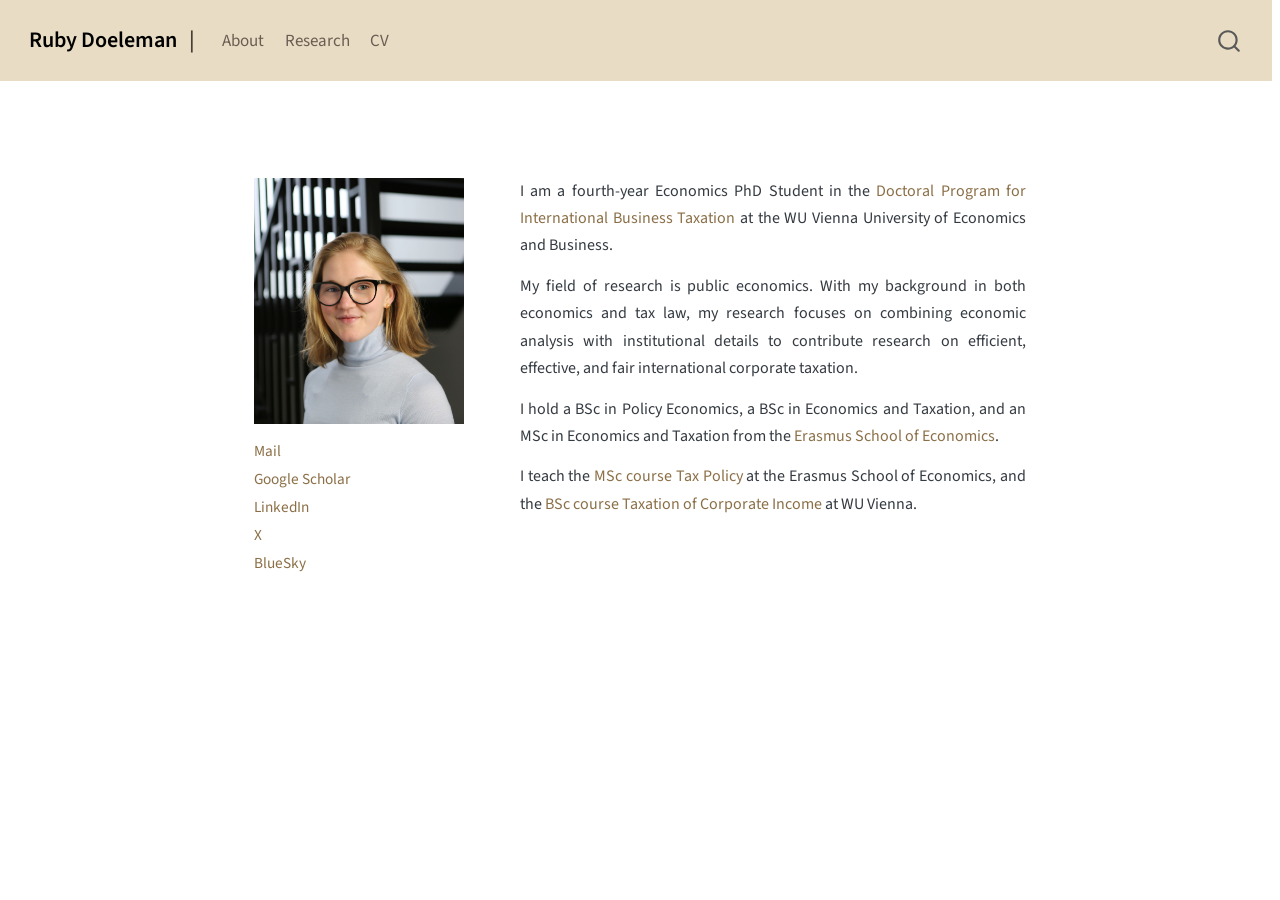
==== docs/index.html @ 5e6433e7 "Initial commit 2" ====
<!DOCTYPE html>
<html xmlns="http://www.w3.org/1999/xhtml" lang="en" xml:lang="en"><head>

<meta charset="utf-8">
<meta name="generator" content="quarto-1.6.39">

<meta name="viewport" content="width=device-width, initial-scale=1.0, user-scalable=yes">


<title>Ruby Doeleman</title>
<style>
code{white-space: pre-wrap;}
span.smallcaps{font-variant: small-caps;}
div.columns{display: flex; gap: min(4vw, 1.5em);}
div.column{flex: auto; overflow-x: auto;}
div.hanging-indent{margin-left: 1.5em; text-indent: -1.5em;}
ul.task-list{list-style: none;}
ul.task-list li input[type="checkbox"] {
  width: 0.8em;
  margin: 0 0.8em 0.2em -1em; /* quarto-specific, see https://github.com/quarto-dev/quarto-cli/issues/4556 */ 
  vertical-align: middle;
}
</style>


<script src="site_libs/quarto-nav/quarto-nav.js"></script>
<script src="site_libs/quarto-nav/headroom.min.js"></script>
<script src="site_libs/clipboard/clipboard.min.js"></script>
<script src="site_libs/quarto-search/autocomplete.umd.js"></script>
<script src="site_libs/quarto-search/fuse.min.js"></script>
<script src="site_libs/quarto-search/quarto-search.js"></script>
<meta name="quarto:offset" content="./">
<script src="site_libs/quarto-html/quarto.js"></script>
<script src="site_libs/quarto-html/popper.min.js"></script>
<script src="site_libs/quarto-html/tippy.umd.min.js"></script>
<script src="site_libs/quarto-html/anchor.min.js"></script>
<link href="site_libs/quarto-html/tippy.css" rel="stylesheet">
<link href="site_libs/quarto-html/quarto-syntax-highlighting-e26003cea8cd680ca0c55a263523d882.css" rel="stylesheet" id="quarto-text-highlighting-styles">
<script src="site_libs/bootstrap/bootstrap.min.js"></script>
<link href="site_libs/bootstrap/bootstrap-icons.css" rel="stylesheet">
<link href="site_libs/bootstrap/bootstrap-bd18d44eca6e8432d5fc765ab7eae52f.min.css" rel="stylesheet" append-hash="true" id="quarto-bootstrap" data-mode="light">
<script id="quarto-search-options" type="application/json">{
  "location": "navbar",
  "copy-button": false,
  "collapse-after": 3,
  "panel-placement": "end",
  "type": "overlay",
  "limit": 50,
  "keyboard-shortcut": [
    "f",
    "/",
    "s"
  ],
  "show-item-context": false,
  "language": {
    "search-no-results-text": "No results",
    "search-matching-documents-text": "matching documents",
    "search-copy-link-title": "Copy link to search",
    "search-hide-matches-text": "Hide additional matches",
    "search-more-match-text": "more match in this document",
    "search-more-matches-text": "more matches in this document",
    "search-clear-button-title": "Clear",
    "search-text-placeholder": "",
    "search-detached-cancel-button-title": "Cancel",
    "search-submit-button-title": "Submit",
    "search-label": "Search"
  }
}</script>


<link rel="stylesheet" href="styles.css">
</head>

<body class="nav-fixed">

<div id="quarto-search-results"></div>
  <header id="quarto-header" class="headroom fixed-top">
    <nav class="navbar navbar-expand-lg " data-bs-theme="dark">
      <div class="navbar-container container-fluid">
      <div class="navbar-brand-container mx-auto">
    <a class="navbar-brand" href="./index.html">
    <span class="navbar-title">Ruby Doeleman</span>
    </a>
  </div>
            <div id="quarto-search" class="" title="Search"></div>
          <button class="navbar-toggler" type="button" data-bs-toggle="collapse" data-bs-target="#navbarCollapse" aria-controls="navbarCollapse" role="menu" aria-expanded="false" aria-label="Toggle navigation" onclick="if (window.quartoToggleHeadroom) { window.quartoToggleHeadroom(); }">
  <span class="navbar-toggler-icon"></span>
</button>
          <div class="collapse navbar-collapse" id="navbarCollapse">
            <ul class="navbar-nav navbar-nav-scroll me-auto">
  <li class="nav-item">
    <a class="nav-link active" href="./index.html" aria-current="page"> 
<span class="menu-text">About</span></a>
  </li>  
  <li class="nav-item">
    <a class="nav-link" href="./projects.html"> 
<span class="menu-text">Research</span></a>
  </li>  
  <li class="nav-item">
    <a class="nav-link" href="./cv.html"> 
<span class="menu-text">CV</span></a>
  </li>  
</ul>
          </div> <!-- /navcollapse -->
            <div class="quarto-navbar-tools">
</div>
      </div> <!-- /container-fluid -->
    </nav>
</header>
<!-- content -->
<div id="quarto-content" class="quarto-container page-columns page-rows-contents page-layout-full page-navbar">
<!-- sidebar -->
<!-- margin-sidebar -->
    
<!-- main -->
<main class="content column-page" id="quarto-document-content"><header id="title-block-header" class="quarto-title-block"></header>




<div class="grid align-top">
<div class="g-col-4">
<p><img src="images/Ruby_Profile.jpg" class="img-fluid" width="210"></p>
<div class="profile-links">
<p><a href="mailto:rubydoeleman@wu.ac.at">Mail</a> <a href="https://scholar.google.com/citations?user=ESTk7dQAAAAJ&amp;hl=en">Google Scholar</a> <a href="https://www.linkedin.com/in/rubydoeleman/">LinkedIn</a> <a href="https://x.com/rubydoeleman">X</a> <a href="https://bsky.app/profile/rubydoeleman.bsky.social">BlueSky</a></p>
</div>
</div>
<div class="g-col-8">
<p>I am a fourth-year Economics PhD Student in the <a href="https://www.wu.ac.at/dibt/about">Doctoral Program for International Business Taxation</a> at the WU Vienna University of Economics and Business.</p>
<p>My field of research is public economics. With my background in both economics and tax law, my research focuses on combining economic analysis with institutional details to contribute research on efficient, effective, and fair international corporate taxation.</p>
<p>I hold a BSc in Policy Economics, a BSc in Economics and Taxation, and an MSc in Economics and Taxation from the <a href="https://www.eur.nl/en/ese">Erasmus School of Economics</a>.</p>
<p>I teach the <a href="https://eur.osiris-student.nl/onderwijscatalogus/extern/cursus?cursuscode=FEM11040&amp;collegejaar=2025">MSc course Tax Policy</a> at the Erasmus School of Economics, and the <a href="https://vvz.wu.ac.at/cgi-bin/vvz.pl?C=S&amp;LANG=DE&amp;U=H&amp;S=25W&amp;LV=3&amp;L2=S&amp;L3=S&amp;T=taxation+of+corporate+income&amp;L=&amp;I=&amp;JOIN=AND">BSc course Taxation of Corporate Income</a> at WU Vienna.</p>
</div>
</div>



</main> <!-- /main -->
<script id="quarto-html-after-body" type="application/javascript">
window.document.addEventListener("DOMContentLoaded", function (event) {
  const toggleBodyColorMode = (bsSheetEl) => {
    const mode = bsSheetEl.getAttribute("data-mode");
    const bodyEl = window.document.querySelector("body");
    if (mode === "dark") {
      bodyEl.classList.add("quarto-dark");
      bodyEl.classList.remove("quarto-light");
    } else {
      bodyEl.classList.add("quarto-light");
      bodyEl.classList.remove("quarto-dark");
    }
  }
  const toggleBodyColorPrimary = () => {
    const bsSheetEl = window.document.querySelector("link#quarto-bootstrap");
    if (bsSheetEl) {
      toggleBodyColorMode(bsSheetEl);
    }
  }
  toggleBodyColorPrimary();  
  const icon = "";
  const anchorJS = new window.AnchorJS();
  anchorJS.options = {
    placement: 'right',
    icon: icon
  };
  anchorJS.add('.anchored');
  const isCodeAnnotation = (el) => {
    for (const clz of el.classList) {
      if (clz.startsWith('code-annotation-')) {                     
        return true;
      }
    }
    return false;
  }
  const onCopySuccess = function(e) {
    // button target
    const button = e.trigger;
    // don't keep focus
    button.blur();
    // flash "checked"
    button.classList.add('code-copy-button-checked');
    var currentTitle = button.getAttribute("title");
    button.setAttribute("title", "Copied!");
    let tooltip;
    if (window.bootstrap) {
      button.setAttribute("data-bs-toggle", "tooltip");
      button.setAttribute("data-bs-placement", "left");
      button.setAttribute("data-bs-title", "Copied!");
      tooltip = new bootstrap.Tooltip(button, 
        { trigger: "manual", 
          customClass: "code-copy-button-tooltip",
          offset: [0, -8]});
      tooltip.show();    
    }
    setTimeout(function() {
      if (tooltip) {
        tooltip.hide();
        button.removeAttribute("data-bs-title");
        button.removeAttribute("data-bs-toggle");
        button.removeAttribute("data-bs-placement");
      }
      button.setAttribute("title", currentTitle);
      button.classList.remove('code-copy-button-checked');
    }, 1000);
    // clear code selection
    e.clearSelection();
  }
  const getTextToCopy = function(trigger) {
      const codeEl = trigger.previousElementSibling.cloneNode(true);
      for (const childEl of codeEl.children) {
        if (isCodeAnnotation(childEl)) {
          childEl.remove();
        }
      }
      return codeEl.innerText;
  }
  const clipboard = new window.ClipboardJS('.code-copy-button:not([data-in-quarto-modal])', {
    text: getTextToCopy
  });
  clipboard.on('success', onCopySuccess);
  if (window.document.getElementById('quarto-embedded-source-code-modal')) {
    const clipboardModal = new window.ClipboardJS('.code-copy-button[data-in-quarto-modal]', {
      text: getTextToCopy,
      container: window.document.getElementById('quarto-embedded-source-code-modal')
    });
    clipboardModal.on('success', onCopySuccess);
  }
    var localhostRegex = new RegExp(/^(?:http|https):\/\/localhost\:?[0-9]*\//);
    var mailtoRegex = new RegExp(/^mailto:/);
      var filterRegex = new RegExp('/' + window.location.host + '/');
    var isInternal = (href) => {
        return filterRegex.test(href) || localhostRegex.test(href) || mailtoRegex.test(href);
    }
    // Inspect non-navigation links and adorn them if external
 	var links = window.document.querySelectorAll('a[href]:not(.nav-link):not(.navbar-brand):not(.toc-action):not(.sidebar-link):not(.sidebar-item-toggle):not(.pagination-link):not(.no-external):not([aria-hidden]):not(.dropdown-item):not(.quarto-navigation-tool):not(.about-link)');
    for (var i=0; i<links.length; i++) {
      const link = links[i];
      if (!isInternal(link.href)) {
        // undo the damage that might have been done by quarto-nav.js in the case of
        // links that we want to consider external
        if (link.dataset.originalHref !== undefined) {
          link.href = link.dataset.originalHref;
        }
      }
    }
  function tippyHover(el, contentFn, onTriggerFn, onUntriggerFn) {
    const config = {
      allowHTML: true,
      maxWidth: 500,
      delay: 100,
      arrow: false,
      appendTo: function(el) {
          return el.parentElement;
      },
      interactive: true,
      interactiveBorder: 10,
      theme: 'quarto',
      placement: 'bottom-start',
    };
    if (contentFn) {
      config.content = contentFn;
    }
    if (onTriggerFn) {
      config.onTrigger = onTriggerFn;
    }
    if (onUntriggerFn) {
      config.onUntrigger = onUntriggerFn;
    }
    window.tippy(el, config); 
  }
  const noterefs = window.document.querySelectorAll('a[role="doc-noteref"]');
  for (var i=0; i<noterefs.length; i++) {
    const ref = noterefs[i];
    tippyHover(ref, function() {
      // use id or data attribute instead here
      let href = ref.getAttribute('data-footnote-href') || ref.getAttribute('href');
      try { href = new URL(href).hash; } catch {}
      const id = href.replace(/^#\/?/, "");
      const note = window.document.getElementById(id);
      if (note) {
        return note.innerHTML;
      } else {
        return "";
      }
    });
  }
  const xrefs = window.document.querySelectorAll('a.quarto-xref');
  const processXRef = (id, note) => {
    // Strip column container classes
    const stripColumnClz = (el) => {
      el.classList.remove("page-full", "page-columns");
      if (el.children) {
        for (const child of el.children) {
          stripColumnClz(child);
        }
      }
    }
    stripColumnClz(note)
    if (id === null || id.startsWith('sec-')) {
      // Special case sections, only their first couple elements
      const container = document.createElement("div");
      if (note.children && note.children.length > 2) {
        container.appendChild(note.children[0].cloneNode(true));
        for (let i = 1; i < note.children.length; i++) {
          const child = note.children[i];
          if (child.tagName === "P" && child.innerText === "") {
            continue;
          } else {
            container.appendChild(child.cloneNode(true));
            break;
          }
        }
        if (window.Quarto?.typesetMath) {
          window.Quarto.typesetMath(container);
        }
        return container.innerHTML
      } else {
        if (window.Quarto?.typesetMath) {
          window.Quarto.typesetMath(note);
        }
        return note.innerHTML;
      }
    } else {
      // Remove any anchor links if they are present
      const anchorLink = note.querySelector('a.anchorjs-link');
      if (anchorLink) {
        anchorLink.remove();
      }
      if (window.Quarto?.typesetMath) {
        window.Quarto.typesetMath(note);
      }
      if (note.classList.contains("callout")) {
        return note.outerHTML;
      } else {
        return note.innerHTML;
      }
    }
  }
  for (var i=0; i<xrefs.length; i++) {
    const xref = xrefs[i];
    tippyHover(xref, undefined, function(instance) {
      instance.disable();
      let url = xref.getAttribute('href');
      let hash = undefined; 
      if (url.startsWith('#')) {
        hash = url;
      } else {
        try { hash = new URL(url).hash; } catch {}
      }
      if (hash) {
        const id = hash.replace(/^#\/?/, "");
        const note = window.document.getElementById(id);
        if (note !== null) {
          try {
            const html = processXRef(id, note.cloneNode(true));
            instance.setContent(html);
          } finally {
            instance.enable();
            instance.show();
          }
        } else {
          // See if we can fetch this
          fetch(url.split('#')[0])
          .then(res => res.text())
          .then(html => {
            const parser = new DOMParser();
            const htmlDoc = parser.parseFromString(html, "text/html");
            const note = htmlDoc.getElementById(id);
            if (note !== null) {
              const html = processXRef(id, note);
              instance.setContent(html);
            } 
          }).finally(() => {
            instance.enable();
            instance.show();
          });
        }
      } else {
        // See if we can fetch a full url (with no hash to target)
        // This is a special case and we should probably do some content thinning / targeting
        fetch(url)
        .then(res => res.text())
        .then(html => {
          const parser = new DOMParser();
          const htmlDoc = parser.parseFromString(html, "text/html");
          const note = htmlDoc.querySelector('main.content');
          if (note !== null) {
            // This should only happen for chapter cross references
            // (since there is no id in the URL)
            // remove the first header
            if (note.children.length > 0 && note.children[0].tagName === "HEADER") {
              note.children[0].remove();
            }
            const html = processXRef(null, note);
            instance.setContent(html);
          } 
        }).finally(() => {
          instance.enable();
          instance.show();
        });
      }
    }, function(instance) {
    });
  }
      let selectedAnnoteEl;
      const selectorForAnnotation = ( cell, annotation) => {
        let cellAttr = 'data-code-cell="' + cell + '"';
        let lineAttr = 'data-code-annotation="' +  annotation + '"';
        const selector = 'span[' + cellAttr + '][' + lineAttr + ']';
        return selector;
      }
      const selectCodeLines = (annoteEl) => {
        const doc = window.document;
        const targetCell = annoteEl.getAttribute("data-target-cell");
        const targetAnnotation = annoteEl.getAttribute("data-target-annotation");
        const annoteSpan = window.document.querySelector(selectorForAnnotation(targetCell, targetAnnotation));
        const lines = annoteSpan.getAttribute("data-code-lines").split(",");
        const lineIds = lines.map((line) => {
          return targetCell + "-" + line;
        })
        let top = null;
        let height = null;
        let parent = null;
        if (lineIds.length > 0) {
            //compute the position of the single el (top and bottom and make a div)
            const el = window.document.getElementById(lineIds[0]);
            top = el.offsetTop;
            height = el.offsetHeight;
            parent = el.parentElement.parentElement;
          if (lineIds.length > 1) {
            const lastEl = window.document.getElementById(lineIds[lineIds.length - 1]);
            const bottom = lastEl.offsetTop + lastEl.offsetHeight;
            height = bottom - top;
          }
          if (top !== null && height !== null && parent !== null) {
            // cook up a div (if necessary) and position it 
            let div = window.document.getElementById("code-annotation-line-highlight");
            if (div === null) {
              div = window.document.createElement("div");
              div.setAttribute("id", "code-annotation-line-highlight");
              div.style.position = 'absolute';
              parent.appendChild(div);
            }
            div.style.top = top - 2 + "px";
            div.style.height = height + 4 + "px";
            div.style.left = 0;
            let gutterDiv = window.document.getElementById("code-annotation-line-highlight-gutter");
            if (gutterDiv === null) {
              gutterDiv = window.document.createElement("div");
              gutterDiv.setAttribute("id", "code-annotation-line-highlight-gutter");
              gutterDiv.style.position = 'absolute';
              const codeCell = window.document.getElementById(targetCell);
              const gutter = codeCell.querySelector('.code-annotation-gutter');
              gutter.appendChild(gutterDiv);
            }
            gutterDiv.style.top = top - 2 + "px";
            gutterDiv.style.height = height + 4 + "px";
          }
          selectedAnnoteEl = annoteEl;
        }
      };
      const unselectCodeLines = () => {
        const elementsIds = ["code-annotation-line-highlight", "code-annotation-line-highlight-gutter"];
        elementsIds.forEach((elId) => {
          const div = window.document.getElementById(elId);
          if (div) {
            div.remove();
          }
        });
        selectedAnnoteEl = undefined;
      };
        // Handle positioning of the toggle
    window.addEventListener(
      "resize",
      throttle(() => {
        elRect = undefined;
        if (selectedAnnoteEl) {
          selectCodeLines(selectedAnnoteEl);
        }
      }, 10)
    );
    function throttle(fn, ms) {
    let throttle = false;
    let timer;
      return (...args) => {
        if(!throttle) { // first call gets through
            fn.apply(this, args);
            throttle = true;
        } else { // all the others get throttled
            if(timer) clearTimeout(timer); // cancel #2
            timer = setTimeout(() => {
              fn.apply(this, args);
              timer = throttle = false;
            }, ms);
        }
      };
    }
      // Attach click handler to the DT
      const annoteDls = window.document.querySelectorAll('dt[data-target-cell]');
      for (const annoteDlNode of annoteDls) {
        annoteDlNode.addEventListener('click', (event) => {
          const clickedEl = event.target;
          if (clickedEl !== selectedAnnoteEl) {
            unselectCodeLines();
            const activeEl = window.document.querySelector('dt[data-target-cell].code-annotation-active');
            if (activeEl) {
              activeEl.classList.remove('code-annotation-active');
            }
            selectCodeLines(clickedEl);
            clickedEl.classList.add('code-annotation-active');
          } else {
            // Unselect the line
            unselectCodeLines();
            clickedEl.classList.remove('code-annotation-active');
          }
        });
      }
  const findCites = (el) => {
    const parentEl = el.parentElement;
    if (parentEl) {
      const cites = parentEl.dataset.cites;
      if (cites) {
        return {
          el,
          cites: cites.split(' ')
        };
      } else {
        return findCites(el.parentElement)
      }
    } else {
      return undefined;
    }
  };
  var bibliorefs = window.document.querySelectorAll('a[role="doc-biblioref"]');
  for (var i=0; i<bibliorefs.length; i++) {
    const ref = bibliorefs[i];
    const citeInfo = findCites(ref);
    if (citeInfo) {
      tippyHover(citeInfo.el, function() {
        var popup = window.document.createElement('div');
        citeInfo.cites.forEach(function(cite) {
          var citeDiv = window.document.createElement('div');
          citeDiv.classList.add('hanging-indent');
          citeDiv.classList.add('csl-entry');
          var biblioDiv = window.document.getElementById('ref-' + cite);
          if (biblioDiv) {
            citeDiv.innerHTML = biblioDiv.innerHTML;
          }
          popup.appendChild(citeDiv);
        });
        return popup.innerHTML;
      });
    }
  }
});
</script>
</div> <!-- /content -->




</body></html>
---- docs/site_libs/quarto-html/tippy.css ----
.tippy-box[data-animation=fade][data-state=hidden]{opacity:0}[data-tippy-root]{max-width:calc(100vw - 10px)}.tippy-box{position:relative;background-color:#333;color:#fff;border-radius:4px;font-size:14px;line-height:1.4;white-space:normal;outline:0;transition-property:transform,visibility,opacity}.tippy-box[data-placement^=top]>.tippy-arrow{bottom:0}.tippy-box[data-placement^=top]>.tippy-arrow:before{bottom:-7px;left:0;border-width:8px 8px 0;border-top-color:initial;transform-origin:center top}.tippy-box[data-placement^=bottom]>.tippy-arrow{top:0}.tippy-box[data-placement^=bottom]>.tippy-arrow:before{top:-7px;left:0;border-width:0 8px 8px;border-bottom-color:initial;transform-origin:center bottom}.tippy-box[data-placement^=left]>.tippy-arrow{right:0}.tippy-box[data-placement^=left]>.tippy-arrow:before{border-width:8px 0 8px 8px;border-left-color:initial;right:-7px;transform-origin:center left}.tippy-box[data-placement^=right]>.tippy-arrow{left:0}.tippy-box[data-placement^=right]>.tippy-arrow:before{left:-7px;border-width:8px 8px 8px 0;border-right-color:initial;transform-origin:center right}.tippy-box[data-inertia][data-state=visible]{transition-timing-function:cubic-bezier(.54,1.5,.38,1.11)}.tippy-arrow{width:16px;height:16px;color:#333}.tippy-arrow:before{content:"";position:absolute;border-color:transparent;border-style:solid}.tippy-content{position:relative;padding:5px 9px;z-index:1}
---- docs/site_libs/quarto-html/quarto-syntax-highlighting-e26003cea8cd680ca0c55a263523d882.css ----
/* quarto syntax highlight colors */
:root {
  --quarto-hl-ot-color: #003B4F;
  --quarto-hl-at-color: #657422;
  --quarto-hl-ss-color: #20794D;
  --quarto-hl-an-color: #5E5E5E;
  --quarto-hl-fu-color: #4758AB;
  --quarto-hl-st-color: #20794D;
  --quarto-hl-cf-color: #003B4F;
  --quarto-hl-op-color: #5E5E5E;
  --quarto-hl-er-color: #AD0000;
  --quarto-hl-bn-color: #AD0000;
  --quarto-hl-al-color: #AD0000;
  --quarto-hl-va-color: #111111;
  --quarto-hl-bu-color: inherit;
  --quarto-hl-ex-color: inherit;
  --quarto-hl-pp-color: #AD0000;
  --quarto-hl-in-color: #5E5E5E;
  --quarto-hl-vs-color: #20794D;
  --quarto-hl-wa-color: #5E5E5E;
  --quarto-hl-do-color: #5E5E5E;
  --quarto-hl-im-color: #00769E;
  --quarto-hl-ch-color: #20794D;
  --quarto-hl-dt-color: #AD0000;
  --quarto-hl-fl-color: #AD0000;
  --quarto-hl-co-color: #5E5E5E;
  --quarto-hl-cv-color: #5E5E5E;
  --quarto-hl-cn-color: #8f5902;
  --quarto-hl-sc-color: #5E5E5E;
  --quarto-hl-dv-color: #AD0000;
  --quarto-hl-kw-color: #003B4F;
}

/* other quarto variables */
:root {
  --quarto-font-monospace: SFMono-Regular, Menlo, Monaco, Consolas, "Liberation Mono", "Courier New", monospace;
}

pre > code.sourceCode > span {
  color: #003B4F;
}

code span {
  color: #003B4F;
}

code.sourceCode > span {
  color: #003B4F;
}

div.sourceCode,
div.sourceCode pre.sourceCode {
  color: #003B4F;
}

code span.ot {
  color: #003B4F;
  font-style: inherit;
}

code span.at {
  color: #657422;
  font-style: inherit;
}

code span.ss {
  color: #20794D;
  font-style: inherit;
}

code span.an {
  color: #5E5E5E;
  font-style: inherit;
}

code span.fu {
  color: #4758AB;
  font-style: inherit;
}

code span.st {
  color: #20794D;
  font-style: inherit;
}

code span.cf {
  color: #003B4F;
  font-weight: bold;
  font-style: inherit;
}

code span.op {
  color: #5E5E5E;
  font-style: inherit;
}

code span.er {
  color: #AD0000;
  font-style: inherit;
}

code span.bn {
  color: #AD0000;
  font-style: inherit;
}

code span.al {
  color: #AD0000;
  font-style: inherit;
}

code span.va {
  color: #111111;
  font-style: inherit;
}

code span.bu {
  font-style: inherit;
}

code span.ex {
  font-style: inherit;
}

code span.pp {
  color: #AD0000;
  font-style: inherit;
}

code span.in {
  color: #5E5E5E;
  font-style: inherit;
}

code span.vs {
  color: #20794D;
  font-style: inherit;
}

code span.wa {
  color: #5E5E5E;
  font-style: italic;
}

code span.do {
  color: #5E5E5E;
  font-style: italic;
}

code span.im {
  color: #00769E;
  font-style: inherit;
}

code span.ch {
  color: #20794D;
  font-style: inherit;
}

code span.dt {
  color: #AD0000;
  font-style: inherit;
}

code span.fl {
  color: #AD0000;
  font-style: inherit;
}

code span.co {
  color: #5E5E5E;
  font-style: inherit;
}

code span.cv {
  color: #5E5E5E;
  font-style: italic;
}

code span.cn {
  color: #8f5902;
  font-style: inherit;
}

code span.sc {
  color: #5E5E5E;
  font-style: inherit;
}

code span.dv {
  color: #AD0000;
  font-style: inherit;
}

code span.kw {
  color: #003B4F;
  font-weight: bold;
  font-style: inherit;
}

.prevent-inlining {
  content: "</";
}

/*# sourceMappingURL=e90e9ab646ea9b1aaa61e089606e0f97.css.map */
---- docs/styles.css ----
body {
  max-width: 820px;
  margin: auto;
  font-size: 16px;
  line-height: 1.65;
}

/* navbar spacing */
.navbar {
  margin-bottom: 40px;
}

/* align grid columns perfectly */
.grid {
  align-items: start;
}

/* profile photo 
img {
  border-radius: 0px;
}
*/

/* links under photo */
.profile-links {
  margin-top: 10px;
  font-size: 0.9rem;
}

.profile-links a {
  display: block;
  margin-bottom: 2px;
  text-decoration: none;
}

.profile-links a:hover {
  text-decoration: underline;
}

/* tighten paragraph spacing */
p {
  margin-bottom: 0.1rem;
}

/* subtle link styling */
a {
  text-decoration: none;
}

a:hover {
  text-decoration: underline;
}

/* reduce vertical spacing between paragraphs */
p {
  margin-bottom: 0.8rem;
}

/* Navigation Bar - Warm Sand Beige */
.navbar {
  padding: 1rem 0;
  margin-bottom: 3rem;
  margin-right: 0.5rem !important;
  padding-right: 0.5rem !important;
  background-color: #e8dcc4 !important;
}

.navbar-nav {
  margin-left: 0 !important;
}

.navbar-brand {
  font-weight: 600;
  font-size: 1.3rem;
  margin-right: 0.5rem !important;
  padding-right: 0.5rem !important;
  color: #000000 !important;
}

.navbar-brand::after {
  content: "|";
  margin-left: 0.5rem;
  color: #4a3f35;
}

.navbar-nav .nav-link {
  font-size: 1rem;
}

.nav-link {
  color: #6b5d52 !important;
  font-weight: 400;
  margin: 0 0.5rem;
  transition: color 0.2s ease;
  margin: 0 0.2rem !important;
  padding-left: 0.4rem !important;
  padding-right: 0.4rem !important;
}

.nav-link:hover {
  color: #3d3329 !important;
}

/* Body Links - Complementary Brown */
a {
  color: #8b6f47;  /* Warm brown that complements beige */
  text-decoration: none;
  transition: color 0.2s ease;
}

a:hover {
  color: #6b5536;
  text-decoration: underline;
}

/* Research page styling */
h2 {
  font-size: 1.5rem;
  font-weight: 600;
  color: #2a2a2a;
  margin-top: 2.5rem;
  margin-bottom: 1.5rem;
  border-bottom: 2px solid #e8e8e8;
  padding-bottom: 0.5rem;
}

/* Authors */
#research p {
  font-style: normal;
  color: #444;
}

/* Titles */
#research p strong {
  font-weight: 700;
  color: #1a1a1a;
}

/* Journal / working paper info */
#research p em {
  font-style: italic;
  color: #555;
}

/* Horizontal dividers between papers */
hr {
  border: none;
  border-top: 1px solid #e0e0e0;
  margin: 2rem 0;
}

/* Add spacing between papers in same section */
#work-in-progress + p {
  margin-bottom: 2rem;
}

/* Abstract text */
p {
  text-align: justify;
  line-height: 1.7;
}
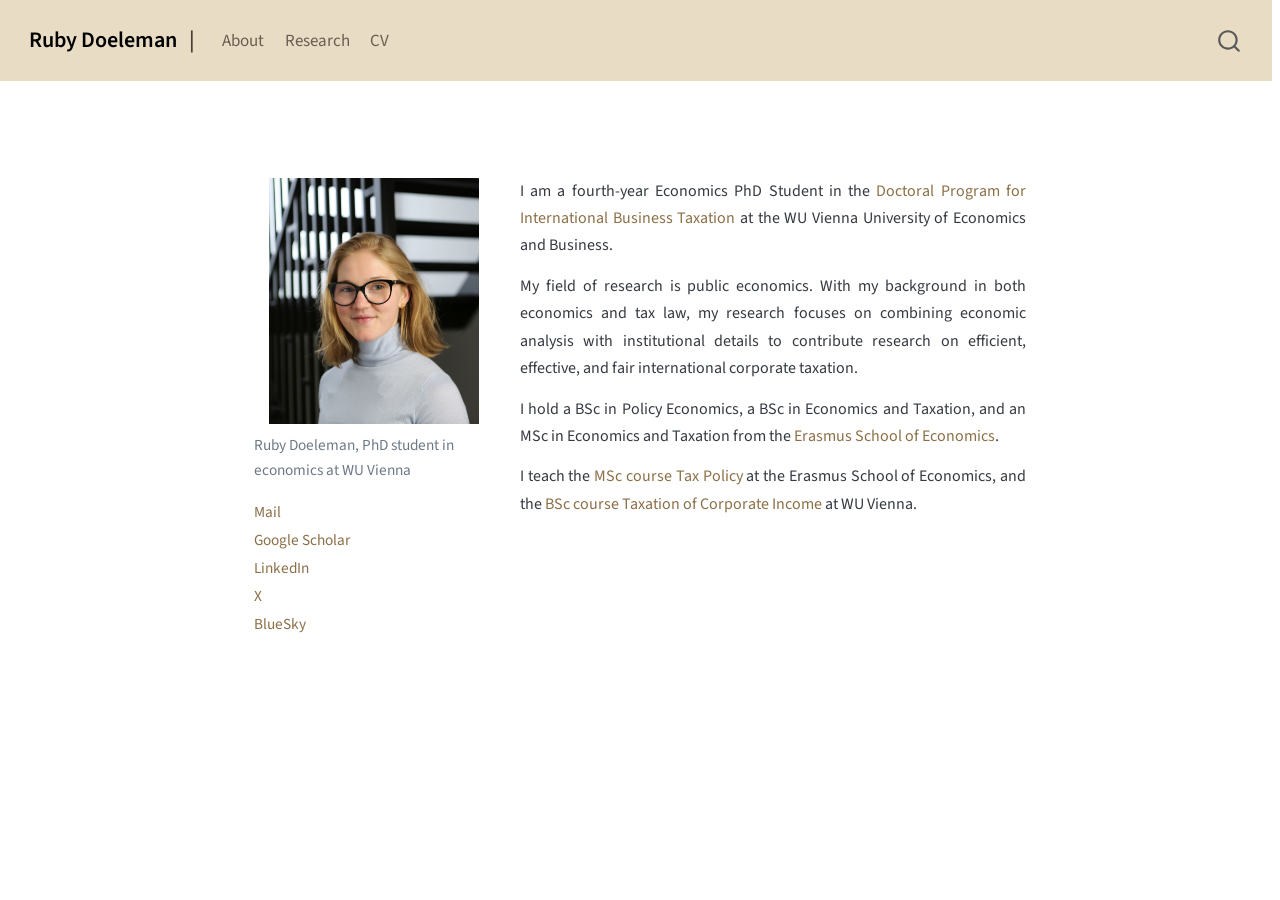
==== commit d69cb5e5: "cv and google search" ====
--- a/docs/index.html
+++ b/docs/index.html
@@ -66,6 +66,21 @@
     "search-label": "Search"
   }
 }</script>
+<meta name="google-site-verification" content="GZ1mjJ3eK-SFWFyHdTnGJyao7K0Pw5KrR8vgqZoeO00">
+
+<script type="application/ld+json">
+{
+  "@context": "https://schema.org",
+  "@type": "Person",
+  "name": "Ruby Doeleman",
+  "url": "https://rubydoeleman.github.io/",
+  "jobTitle": "PhD Student in Economics",
+  "affiliation": {
+    "@type": "Organization",
+    "name": "WU Vienna University of Economics and Business"
+  }
+}
+</script>
 
 
 <link rel="stylesheet" href="styles.css">
@@ -120,7 +135,12 @@
 
 <div class="grid align-top">
 <div class="g-col-4">
-<p><img src="images/Ruby_Profile.jpg" class="img-fluid" width="210"></p>
+<div class="quarto-figure quarto-figure-center">
+<figure class="figure">
+<p><img src="images/Ruby_Profile.jpg" class="img-fluid figure-img" width="210"></p>
+<figcaption>Ruby Doeleman, PhD student in economics at WU Vienna</figcaption>
+</figure>
+</div>
 <div class="profile-links">
 <p><a href="mailto:rubydoeleman@wu.ac.at">Mail</a> <a href="https://scholar.google.com/citations?user=ESTk7dQAAAAJ&amp;hl=en">Google Scholar</a> <a href="https://www.linkedin.com/in/rubydoeleman/">LinkedIn</a> <a href="https://x.com/rubydoeleman">X</a> <a href="https://bsky.app/profile/rubydoeleman.bsky.social">BlueSky</a></p>
 </div>
@@ -226,7 +246,7 @@
   }
     var localhostRegex = new RegExp(/^(?:http|https):\/\/localhost\:?[0-9]*\//);
     var mailtoRegex = new RegExp(/^mailto:/);
-      var filterRegex = new RegExp('/' + window.location.host + '/');
+      var filterRegex = new RegExp("https:\/\/rubydoeleman\.github\.io");
     var isInternal = (href) => {
         return filterRegex.test(href) || localhostRegex.test(href) || mailtoRegex.test(href);
     }
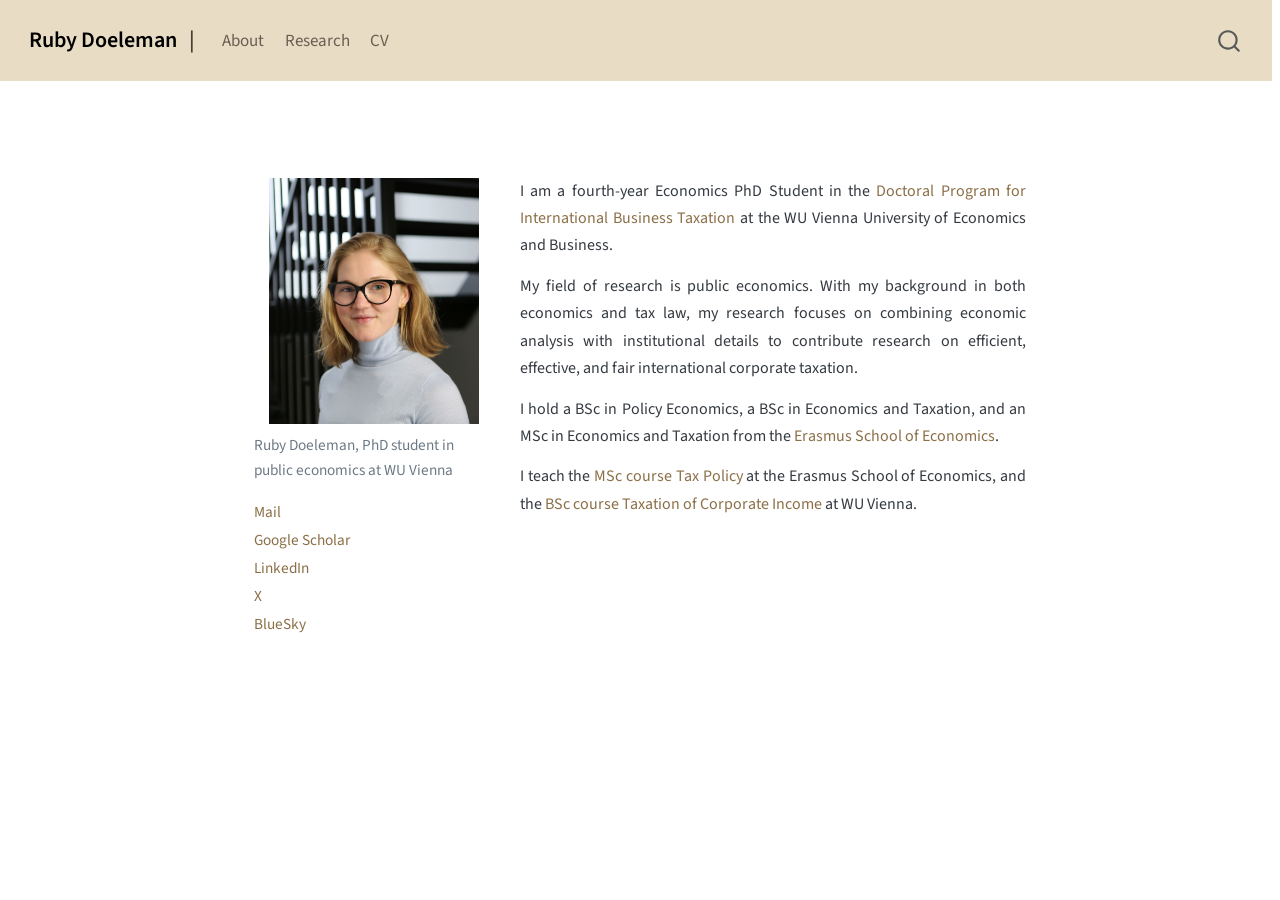
==== commit 935c5cce: "second try" ====
--- a/docs/index.html
+++ b/docs/index.html
@@ -138,7 +138,7 @@
 <div class="quarto-figure quarto-figure-center">
 <figure class="figure">
 <p><img src="images/Ruby_Profile.jpg" class="img-fluid figure-img" width="210"></p>
-<figcaption>Ruby Doeleman, PhD student in economics at WU Vienna</figcaption>
+<figcaption>Ruby Doeleman, PhD student in public economics at WU Vienna</figcaption>
 </figure>
 </div>
 <div class="profile-links">
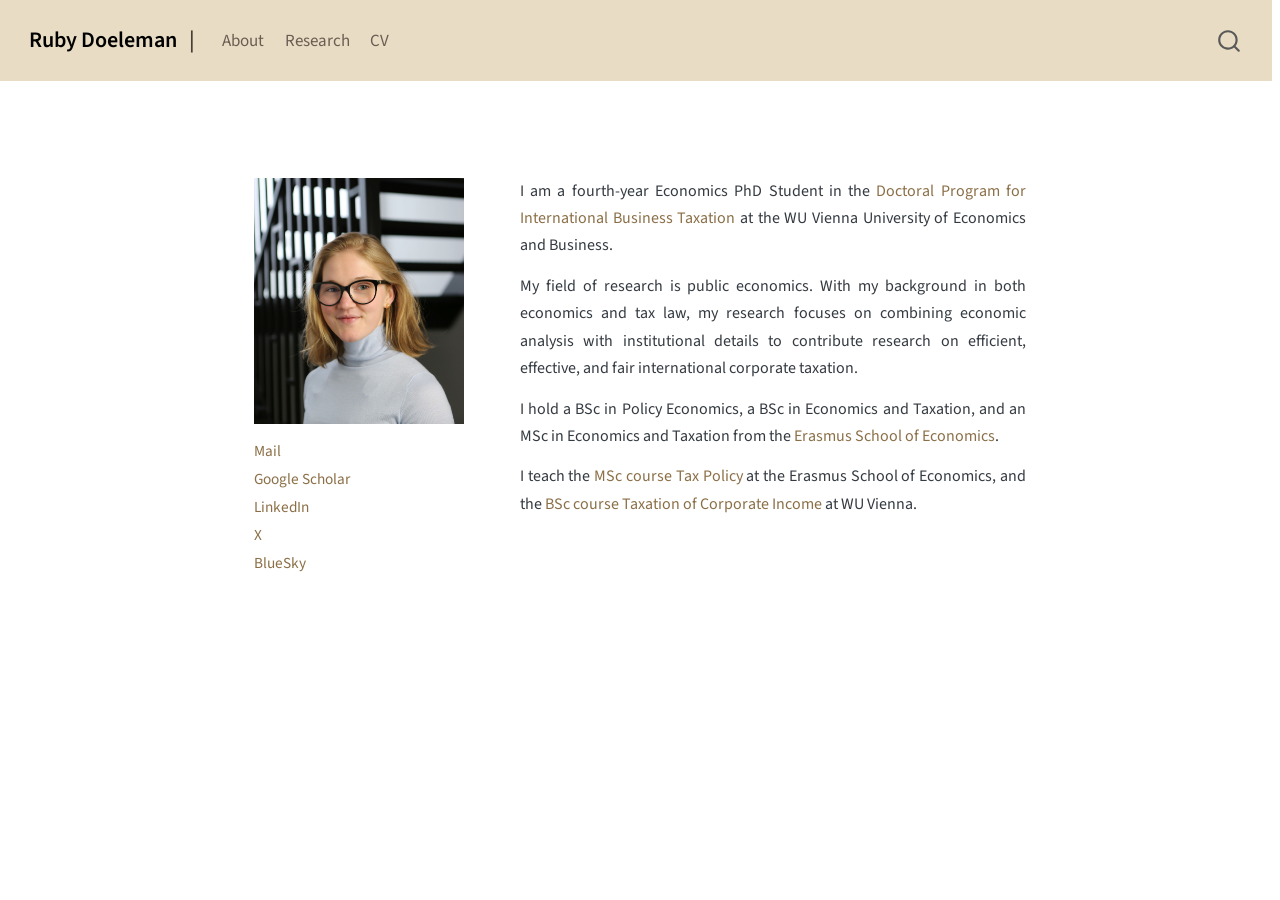
==== commit d347c1a6: "no image text" ====
--- a/docs/index.html
+++ b/docs/index.html
@@ -135,12 +135,7 @@
 
 <div class="grid align-top">
 <div class="g-col-4">
-<div class="quarto-figure quarto-figure-center">
-<figure class="figure">
-<p><img src="images/Ruby_Profile.jpg" class="img-fluid figure-img" width="210"></p>
-<figcaption>Ruby Doeleman, PhD student in public economics at WU Vienna</figcaption>
-</figure>
-</div>
+<p><img src="images/Ruby_Profile.jpg" class="img-fluid" width="210"></p>
 <div class="profile-links">
 <p><a href="mailto:rubydoeleman@wu.ac.at">Mail</a> <a href="https://scholar.google.com/citations?user=ESTk7dQAAAAJ&amp;hl=en">Google Scholar</a> <a href="https://www.linkedin.com/in/rubydoeleman/">LinkedIn</a> <a href="https://x.com/rubydoeleman">X</a> <a href="https://bsky.app/profile/rubydoeleman.bsky.social">BlueSky</a></p>
 </div>
